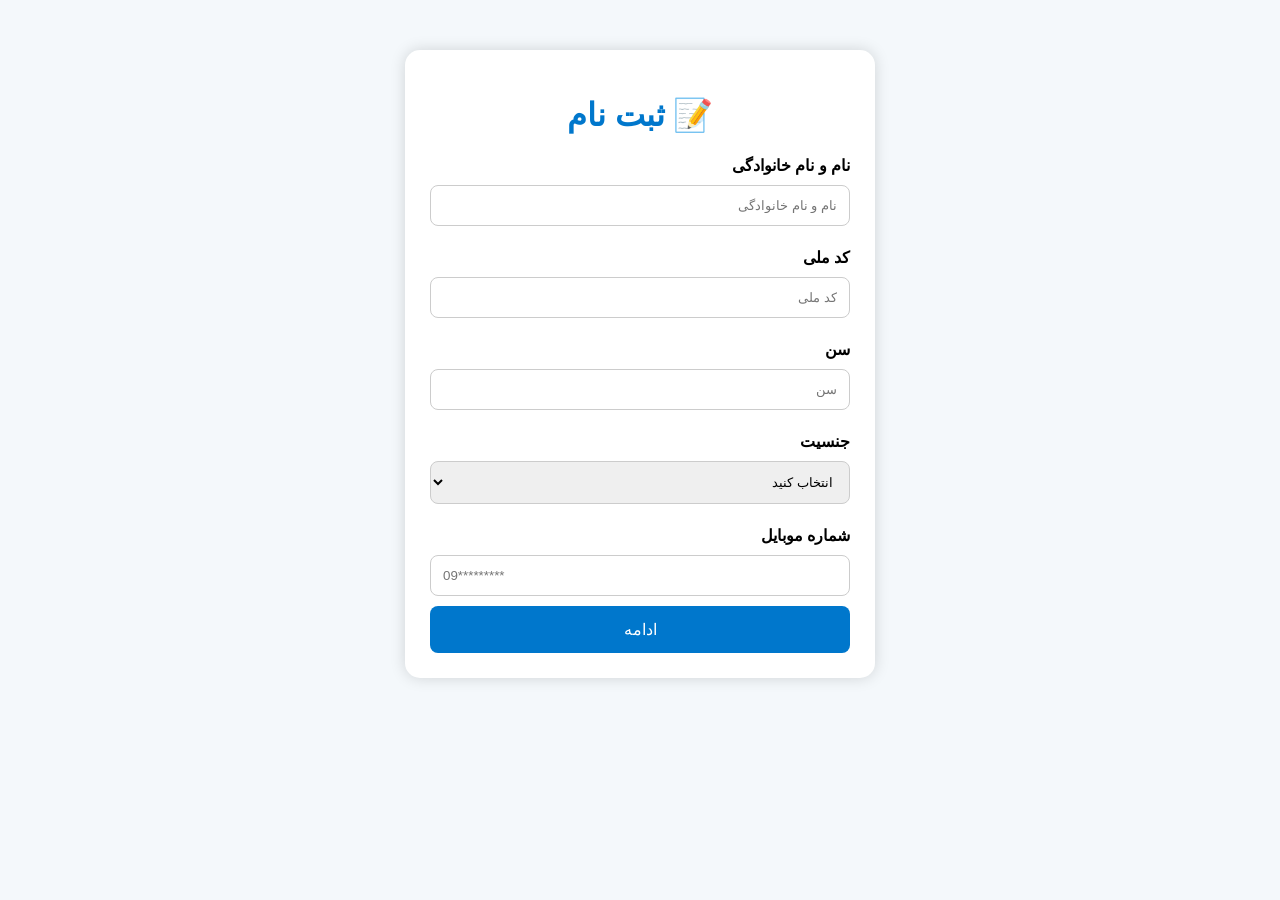
==== register.html @ 9bce7fb5 "Add files via upload" ====
<!DOCTYPE html>
<html lang="fa" dir="rtl">

<head>

<meta charset="UTF-8">
<meta name="viewport" content="width=device-width, initial-scale=1.0">

<title>ثبت نام</title>

<link rel="stylesheet" href="style.css">

</head>

<body>

<div class="container">

<h1>📝 ثبت نام</h1>

<form action="triage.html">

<label>نام و نام خانوادگی</label>
<input
type="text"
placeholder="نام و نام خانوادگی"
required>

<label>کد ملی</label>
<input
type="text"
placeholder="کد ملی"
maxlength="10"
required>

<label>سن</label>
<input
type="number"
min="1"
max="120"
placeholder="سن"
required>

<label>جنسیت</label>

<select required>

<option value="">انتخاب کنید</option>

<option>مرد</option>

<option>زن</option>

</select>

<label>شماره موبایل</label>

<input
type="tel"
placeholder="09*********"
required>

<button type="submit">

ادامه

</button>

</form>

</div>

</body>

</html>
---- style.css ----
body{
    margin:0;
    font-family:Tahoma,sans-serif;
    background:#f4f8fb;
    direction:rtl;
}

.container{
    width:90%;
    max-width:420px;
    margin:50px auto;
    background:white;
    padding:25px;
    border-radius:15px;
    box-shadow:0 0 15px rgba(0,0,0,.15);
}

h1{
    color:#0077cc;
    text-align:center;
}

input,select{
    width:100%;
    padding:12px;
    margin:10px 0;
    border:1px solid #ccc;
    border-radius:8px;
    box-sizing:border-box;
}

button{
    width:100%;
    padding:14px;
    background:#0077cc;
    color:white;
    border:none;
    border-radius:8px;
    font-size:16px;
}

button:hover{
    background:#005fa3;
}
label{
display:block;
margin-top:12px;
font-weight:bold;
}

button{
cursor:pointer;
transition:.3s;
}

button:hover{

transform:scale(1.03);

}

a{

text-decoration:none;

}

p{

line-height:28px;

}
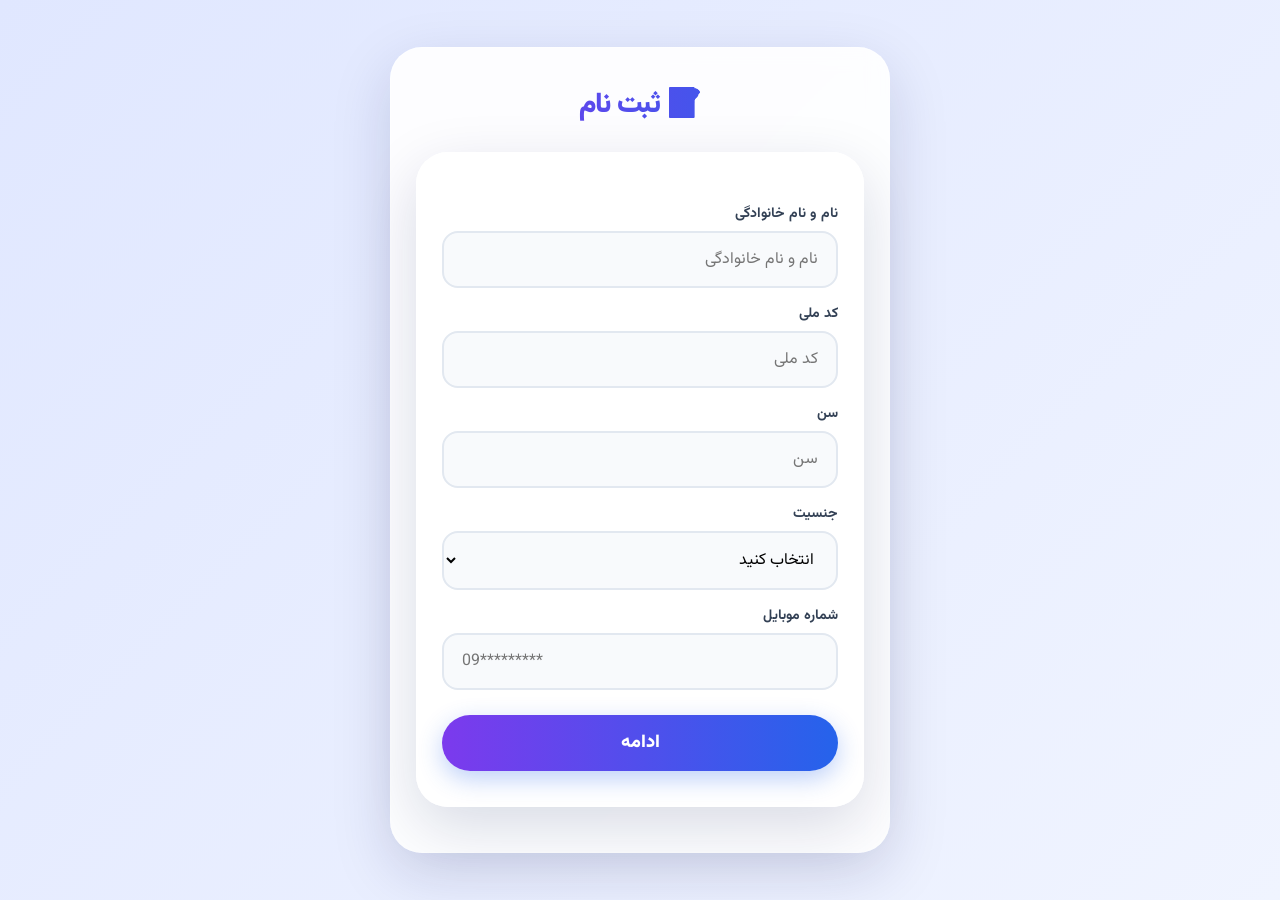
==== commit 4627b6fb: "Update register.html" ====
--- a/register.html
+++ b/register.html
@@ -2,74 +2,70 @@
 <html lang="fa" dir="rtl">
 
 <head>
-
-<meta charset="UTF-8">
-<meta name="viewport" content="width=device-width, initial-scale=1.0">
-
-<title>ثبت نام</title>
-
-<link rel="stylesheet" href="style.css">
-
+    <meta charset="UTF-8">
+    <meta name="viewport" content="width=device-width, initial-scale=1.0">
+    <title>ثبت نام</title>
+    <link rel="stylesheet" href="style.css">
 </head>
 
 <body>
+    <div class="container">
+        <h1>📝 ثبت نام</h1>
 
-<div class="container">
+        <!-- توجه: action رو برداشتم و onsubmit رو اضافه کردم -->
+        <form id="registerForm">
+            <label>نام و نام خانوادگی</label>
+            <input type="text" id="fullName" placeholder="نام و نام خانوادگی" required>
 
-<h1>📝 ثبت نام</h1>
+            <label>کد ملی</label>
+            <input type="text" id="nationalCode" placeholder="کد ملی" maxlength="10" required>
 
-<form action="triage.html">
+            <label>سن</label>
+            <input type="number" id="age" min="1" max="120" placeholder="سن" required>
 
-<label>نام و نام خانوادگی</label>
-<input
-type="text"
-placeholder="نام و نام خانوادگی"
-required>
+            <label>جنسیت</label>
+            <select id="gender" required>
+                <option value="">انتخاب کنید</option>
+                <option value="مرد">مرد</option>
+                <option value="زن">زن</option>
+            </select>
 
-<label>کد ملی</label>
-<input
-type="text"
-placeholder="کد ملی"
-maxlength="10"
-required>
+            <label>شماره موبایل</label>
+            <input type="tel" id="phone" placeholder="09*********" required>
 
-<label>سن</label>
-<input
-type="number"
-min="1"
-max="120"
-placeholder="سن"
-required>
+            <button type="submit">ادامه</button>
+        </form>
+    </div>
 
-<label>جنسیت</label>
+    <script>
+        // وقتی فرم ارسال می‌شه، این تابع اجرا می‌شه
+        document.getElementById('registerForm').addEventListener('submit', function(event) {
+            event.preventDefault(); // جلوی رفتن خودکار صفحه رو می‌گیره
 
-<select required>
+            // گرفتن مقادیر از فیلدها
+            const fullName = document.getElementById('fullName').value.trim();
+            const nationalCode = document.getElementById('nationalCode').value.trim();
+            const age = document.getElementById('age').value.trim();
+            const gender = document.getElementById('gender').value;
+            const phone = document.getElementById('phone').value.trim();
 
-<option value="">انتخاب کنید</option>
+            // اعتبارسنجی ساده (چک کردن خالی نبودن)
+            if (!fullName || !nationalCode || !age || !gender || !phone) {
+                alert('⚠️ لطفاً تمام فیلدها را پر کنید!');
+                return;
+            }
 
-<option>مرد</option>
+            // ذخیره در حافظه گوشی (localStorage)
+            localStorage.setItem('userName', fullName);
+            localStorage.setItem('userCode', nationalCode);
+            localStorage.setItem('userAge', age);
+            localStorage.setItem('userGender', gender);
+            localStorage.setItem('userPhone', phone);
 
-<option>زن</option>
-
-</select>
-
-<label>شماره موبایل</label>
-
-<input
-type="tel"
-placeholder="09*********"
-required>
-
-<button type="submit">
-
-ادامه
-
-</button>
-
-</form>
-
-</div>
-
+            // هدایت به صفحه ثبت علائم
+            window.location.href = 'triage.html';
+        });
+    </script>
 </body>
 
-</html>+</html>
--- a/style.css
+++ b/style.css
@@ -1,72 +1,145 @@
-body{
-    margin:0;
-    font-family:Tahoma,sans-serif;
-    background:#f4f8fb;
-    direction:rtl;
+/* وارد کردن فونت زیبای فارسی از گوگل (با خیال راحت، اینترنت گوشی رو داره) */
+@import url('https://fonts.googleapis.com/css2?family=Vazirmatn:wght@400;700;900&display=swap');
+
+* {
+    margin: 0;
+    padding: 0;
+    box-sizing: border-box;
 }
 
-.container{
-    width:90%;
-    max-width:420px;
-    margin:50px auto;
-    background:white;
-    padding:25px;
-    border-radius:15px;
-    box-shadow:0 0 15px rgba(0,0,0,.15);
+body {
+    font-family: 'Vazirmatn', Tahoma, sans-serif;
+    background: linear-gradient(135deg, #e0e7ff 0%, #f0f4ff 100%);
+    min-height: 100vh;
+    display: flex;
+    justify-content: center;
+    align-items: center;
+    padding: 20px;
+    direction: rtl;
 }
 
-h1{
-    color:#0077cc;
-    text-align:center;
+/* باکس سفید وسط صفحه - جایگزین container قدیمی */
+.container, form, .result-box {
+    background: rgba(255, 255, 255, 0.9);
+    backdrop-filter: blur(10px);
+    max-width: 500px;
+    width: 100%;
+    padding: 35px 25px;
+    border-radius: 32px;
+    box-shadow: 0 20px 60px rgba(0, 20, 80, 0.15);
+    border: 1px solid rgba(255, 255, 255, 0.5);
+    transition: all 0.3s ease;
+    margin: 10px auto;
 }
 
-input,select{
-    width:100%;
-    padding:12px;
-    margin:10px 0;
-    border:1px solid #ccc;
-    border-radius:8px;
-    box-sizing:border-box;
+h1, h2, h3 {
+    color: #1e293b;
+    font-weight: 900;
+    text-align: center;
+    margin-bottom: 25px;
+    letter-spacing: -0.5px;
 }
 
-button{
-    width:100%;
-    padding:14px;
-    background:#0077cc;
-    color:white;
-    border:none;
-    border-radius:8px;
-    font-size:16px;
+h1 {
+    font-size: 28px;
+    background: linear-gradient(to left, #2563eb, #7c3aed);
+    -webkit-background-clip: text;
+    -webkit-text-fill-color: transparent;
+    background-clip: text;
 }
 
-button:hover{
-    background:#005fa3;
-}
-label{
-display:block;
-margin-top:12px;
-font-weight:bold;
+label {
+    display: block;
+    font-weight: 700;
+    color: #334155;
+    margin-top: 15px;
+    margin-bottom: 6px;
+    font-size: 14px;
 }
 
-button{
-cursor:pointer;
-transition:.3s;
+input, select, textarea {
+    width: 100%;
+    padding: 14px 18px;
+    border: 2px solid #e2e8f0;
+    border-radius: 16px;
+    font-size: 16px;
+    font-family: 'Vazirmatn', sans-serif;
+    background: #f8fafc;
+    transition: 0.2s;
+    outline: none;
 }
 
-button:hover{
-
-transform:scale(1.03);
-
+input:focus, select:focus {
+    border-color: #3b82f6;
+    background: white;
+    box-shadow: 0 0 0 4px rgba(59, 130, 246, 0.15);
 }
 
-a{
-
-text-decoration:none;
-
+button, .btn {
+    width: 100%;
+    padding: 14px;
+    margin-top: 25px;
+    border: none;
+    border-radius: 50px;
+    background: linear-gradient(to left, #2563eb, #7c3aed);
+    color: white;
+    font-size: 18px;
+    font-weight: 900;
+    font-family: 'Vazirmatn', sans-serif;
+    cursor: pointer;
+    transition: 0.3s;
+    box-shadow: 0 8px 25px rgba(37, 99, 235, 0.3);
 }
 
-p{
+button:hover {
+    transform: scale(1.02);
+    box-shadow: 0 12px 30px rgba(37, 99, 235, 0.4);
+}
 
-line-height:28px;
+/* استایل خروجی تریاژ (قرمز/نارنجی/سبز) */
+.danger {
+    background: #fef2f2;
+    border-right: 8px solid #dc2626;
+    padding: 20px;
+    border-radius: 16px;
+    color: #7f1d1d;
+    font-weight: 700;
+    margin-top: 15px;
+}
 
-}+.warning {
+    background: #fffbeb;
+    border-right: 8px solid #f59e0b;
+    padding: 20px;
+    border-radius: 16px;
+    color: #78350f;
+    font-weight: 700;
+    margin-top: 15px;
+}
+
+.success {
+    background: #f0fdf4;
+    border-right: 8px solid #22c55e;
+    padding: 20px;
+    border-radius: 16px;
+    color: #14532d;
+    font-weight: 700;
+    margin-top: 15px;
+}
+
+/* لینک‌های پایین صفحه (مثل رفتن به ثبت‌نام) */
+.link {
+    text-align: center;
+    margin-top: 20px;
+    color: #475569;
+}
+
+.link a {
+    color: #2563eb;
+    text-decoration: none;
+    font-weight: 700;
+}
+
+.link a:hover {
+    text-decoration: underline;
+    }
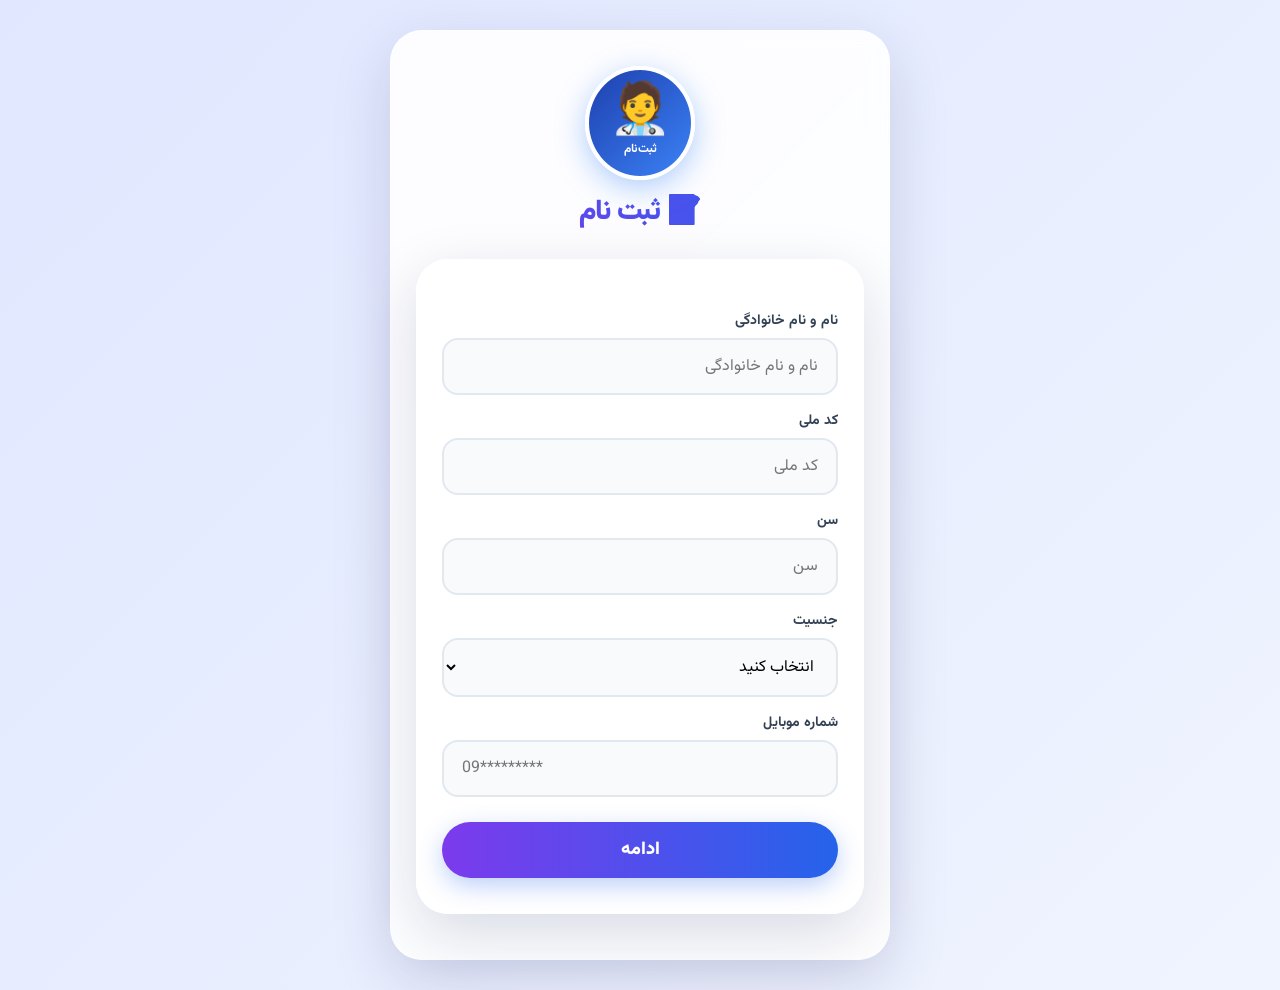
==== commit f0b61c19: "Update register.html" ====
--- a/register.html
+++ b/register.html
@@ -10,9 +10,18 @@
 
 <body>
     <div class="container">
+
+        <!-- ====== لوگو ====== -->
+        <div style="text-align:center; margin-bottom:10px;">
+            <div style="display:inline-block; background:linear-gradient(135deg,#1e40af,#3b82f6); padding:18px 20px; border-radius:50%; box-shadow:0 8px 30px rgba(59,130,246,0.4); border:4px solid white;">
+                <span style="font-size:50px; display:block; line-height:1;">🧑‍⚕️</span>
+                <span style="display:block; color:#fff; font-size:12px; font-weight:bold; margin-top:2px;">ثبت‌نام</span>
+            </div>
+        </div>
+
+        <!-- ====== بقیه کد (دقیقاً مثل خودت) ====== -->
         <h1>📝 ثبت نام</h1>
 
-        <!-- توجه: action رو برداشتم و onsubmit رو اضافه کردم -->
         <form id="registerForm">
             <label>نام و نام خانوادگی</label>
             <input type="text" id="fullName" placeholder="نام و نام خانوادگی" required>
